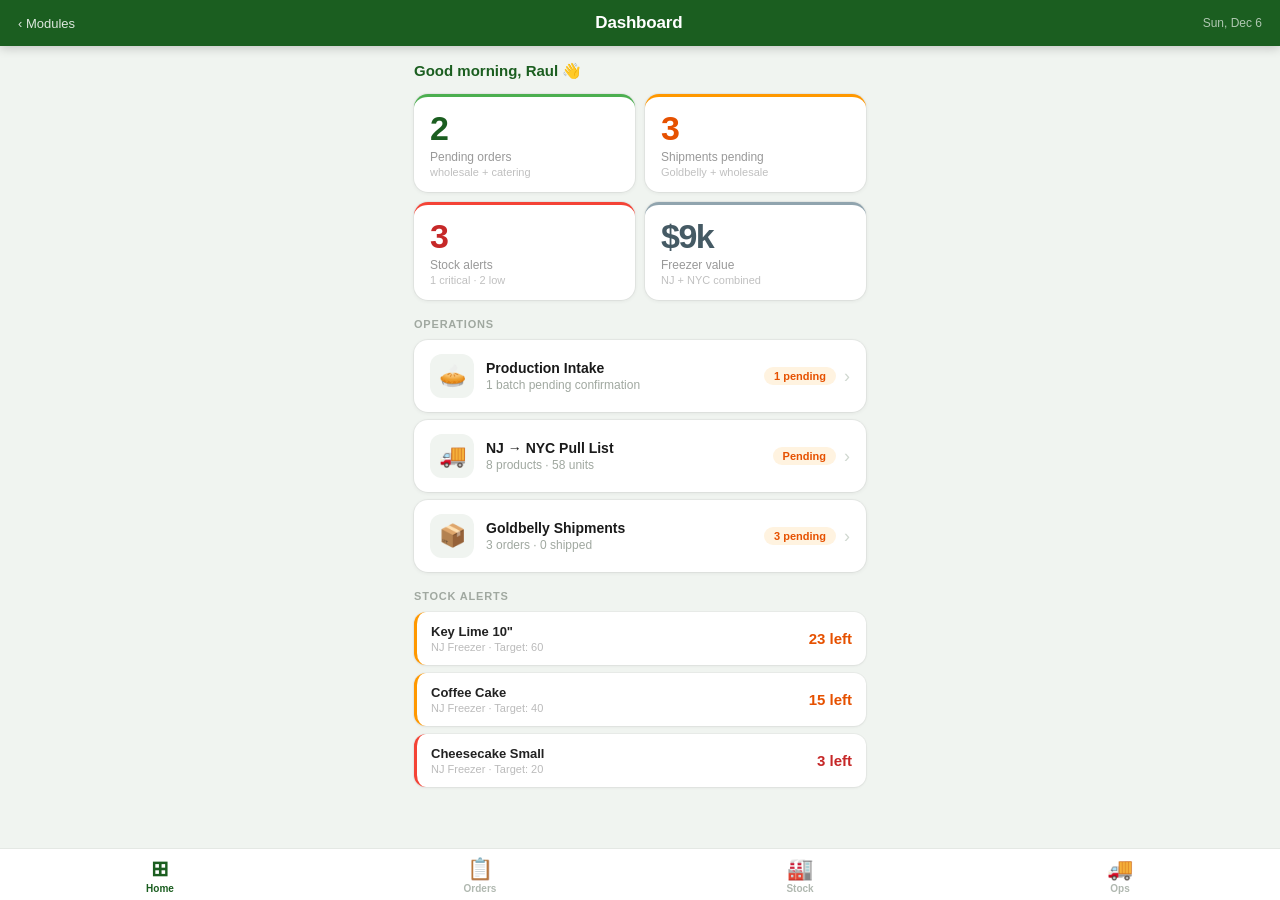
==== 01.dashboard.html @ 29d555e5 "init" ====
<!DOCTYPE html>
<html lang="en">
<head>
<meta charset="UTF-8">
<meta name="viewport" content="width=device-width, initial-scale=1.0">
<title>LPC Hub — Dashboard</title>
<link rel="stylesheet" href="_base.css">
<style>
  .greeting { font-size: 15px; font-weight: 700; color: #1B5E20; margin-bottom: 14px; margin-top: 2px; }
  .op-row { background: white; border-radius: 14px; padding: 14px 16px; display: flex; align-items: center; justify-content: space-between; text-decoration: none; color: inherit; margin-bottom: 8px; box-shadow: 0 1px 4px rgba(0,0,0,0.07), 0 0 0 1px rgba(0,0,0,0.04); }
  .op-row:hover { background: #FAFCFA; }
  .op-left { display: flex; align-items: center; gap: 12px; }
  .op-icon { font-size: 22px; width: 44px; height: 44px; background: #F0F4F0; border-radius: 12px; display: flex; align-items: center; justify-content: center; flex-shrink: 0; }
  .op-title { font-size: 14px; font-weight: 700; color: #1A1A1A; }
  .op-desc  { font-size: 12px; color: #A0A8A0; margin-top: 2px; }
  .op-right { display: flex; align-items: center; gap: 8px; }
  .alert-row { background: white; border-radius: 12px; padding: 12px 14px; margin-bottom: 8px; display: flex; align-items: center; justify-content: space-between; box-shadow: 0 1px 3px rgba(0,0,0,0.06), 0 0 0 1px rgba(0,0,0,0.03); border-left: 3px solid #F44336; cursor: pointer; text-decoration: none; color: inherit; }
  .alert-row.low { border-left-color: #FF9800; }
  .alert-name { font-size: 13px; font-weight: 600; color: #222; }
  .alert-loc  { font-size: 11px; color: #BBB; margin-top: 2px; }
  .alert-qty  { font-size: 15px; font-weight: 800; color: #C62828; }
  .alert-qty.orange { color: #E65100; }
  .empty-state { text-align: center; padding: 20px; color: #BBB; font-size: 13px; }
</style>
</head>
<body>
<div class="topbar green">
  <a class="topbar-back" href="index.html">‹ Modules</a>
  <div class="topbar-center">
    <div class="topbar-title">Dashboard</div>
  </div>
  <div class="topbar-right" id="topbar-date"></div>
</div>

<div class="content">
  <div class="greeting" id="greeting"></div>

  <div class="kpi-grid" id="kpi-grid"></div>

  <div class="section-label">Operations</div>
  <div id="ops-list"></div>

  <div class="section-label">Stock alerts</div>
  <div id="alerts-list"></div>
</div>

<div class="bottomnav">
  <a class="nav-item active" href="01.dashboard.html"><div class="nav-icon">⊞</div>Home</a>
  <a class="nav-item" href="02.orders.html"><div class="nav-icon">📋</div>Orders</a>
  <a class="nav-item" href="03.stock.html"><div class="nav-icon">🏭</div>Stock</a>
  <a class="nav-item" href="05.operations.html"><div class="nav-icon">🚚</div>Ops</a>
</div>

<script src="_data.js"></script>
<script>
  const now = new Date();
  document.getElementById('topbar-date').textContent =
    now.toLocaleDateString('en-US', {weekday:'short', month:'short', day:'numeric'});
  document.getElementById('greeting').textContent =
    (now.getHours() < 12 ? 'Good morning' : 'Good afternoon') + ', Raul 👋';

  function render() {
    const orders   = AppData.getOrders();
    const products = AppData.getProducts();
    const batches  = AppData.getBatches();
    const ships    = AppData.getShipments();
    const pullLists= AppData.getPullLists();
    const alerts   = AppData.getStockAlerts();

    const pendingOrders = orders.filter(o => o.status === 'pending').length;
    const pendingShips  = ships.filter(s => s.status === 'pending').length;
    const pendingBatches= batches.filter(b => b.status === 'pending').length;
    const pendingPulls  = pullLists.filter(p => p.status === 'pending').length;
    const freezerVal    = AppData.getFreezerValue();
    const critCount     = alerts.filter(a => a.level === 'critical').length;
    const lowCount      = alerts.filter(a => a.level === 'low').length;
    const alertCount    = critCount + lowCount;

    // KPI grid
    document.getElementById('kpi-grid').innerHTML = `
      <div class="kpi-card ok">
        <div class="kpi-num green">${pendingOrders}</div>
        <div class="kpi-label">Pending orders</div>
        <div class="kpi-sub">wholesale + catering</div>
      </div>
      <div class="kpi-card ${pendingShips > 0 ? 'warn' : 'ok'}">
        <div class="kpi-num ${pendingShips > 0 ? 'orange' : 'green'}">${pendingShips}</div>
        <div class="kpi-label">Shipments pending</div>
        <div class="kpi-sub">Goldbelly + wholesale</div>
      </div>
      <div class="kpi-card ${alertCount > 0 ? (critCount > 0 ? 'alert' : 'warn') : 'ok'}">
        <div class="kpi-num ${critCount > 0 ? 'red' : lowCount > 0 ? 'orange' : 'green'}">${alertCount}</div>
        <div class="kpi-label">Stock alerts</div>
        <div class="kpi-sub">${critCount} critical · ${lowCount} low</div>
      </div>
      <div class="kpi-card neutral">
        <div class="kpi-num slate">$${Math.round(freezerVal/1000)}k</div>
        <div class="kpi-label">Freezer value</div>
        <div class="kpi-sub">NJ + NYC combined</div>
      </div>`;

    // Ops list
    const pl = pullLists.find(p => p.status === 'pending');
    const ops = [
      { href:'04.production.html', icon:'🥧', title:'Production Intake',    desc: pendingBatches > 0 ? `${pendingBatches} batch${pendingBatches>1?'es':''} pending confirmation` : 'No pending batches', chip: pendingBatches > 0 ? 'chip-orange' : 'chip-green', label: pendingBatches > 0 ? `${pendingBatches} pending` : 'All confirmed' },
      { href:'05.operations.html', icon:'🚚', title:'NJ → NYC Pull List',    desc: pl ? `${pl.items.length} products · ${pl.items.reduce((s,i)=>s+i.qty,0)} units` : 'No active pull list', chip: pl ? 'chip-orange' : 'chip-green', label: pl ? 'Pending' : 'Done' },
      { href:'05.operations.html', icon:'📦', title:'Goldbelly Shipments',   desc: `${pendingShips} order${pendingShips!==1?'s':''} · 0 shipped`, chip: pendingShips > 0 ? 'chip-orange' : 'chip-green', label: pendingShips > 0 ? `${pendingShips} pending` : 'All shipped' },
    ];
    document.getElementById('ops-list').innerHTML = ops.map(o => `
      <a class="op-row" href="${o.href}">
        <div class="op-left">
          <div class="op-icon">${o.icon}</div>
          <div><div class="op-title">${o.title}</div><div class="op-desc">${o.desc}</div></div>
        </div>
        <div class="op-right"><span class="chip ${o.chip}">${o.label}</span><span class="arrow">›</span></div>
      </a>`).join('');

    // Alerts
    if (alerts.length === 0) {
      document.getElementById('alerts-list').innerHTML = '<div class="empty-state">✓ All products at healthy levels</div>';
    } else {
      document.getElementById('alerts-list').innerHTML = alerts.map(a => `
        <a class="alert-row ${a.level}" href="03.stock.html">
          <div>
            <div class="alert-name">${a.name}</div>
            <div class="alert-loc">NJ Freezer · Target: ${a.target_nj}</div>
          </div>
          <div class="alert-qty ${a.level === 'low' ? 'orange' : ''}">${a.njQty} left</div>
        </a>`).join('');
    }
  }

  render();
</script>
</body>
</html>
---- _base.css ----
/* LPC Hub — Base Styles */
* { box-sizing: border-box; margin: 0; padding: 0; }
body { font-family: -apple-system, BlinkMacSystemFont, 'Segoe UI', Roboto, sans-serif; background: #F0F4F0; min-height: 100vh; -webkit-font-smoothing: antialiased; }

/* ── Topbar ── */
.topbar { color: white; padding: 13px 18px; display: flex; align-items: center; justify-content: space-between; position: sticky; top: 0; z-index: 100; box-shadow: 0 2px 10px rgba(0,0,0,0.2); }
.topbar.green  { background: #1B5E20; }
.topbar.teal   { background: #00695C; }
.topbar.amber  { background: #E65100; }
.topbar-back   { font-size: 13px; opacity: 0.85; text-decoration: none; color: white; min-width: 52px; }
.topbar-center { flex: 1; text-align: center; }
.topbar-title  { font-size: 17px; font-weight: 800; letter-spacing: -0.2px; }
.topbar-sub    { font-size: 11px; opacity: 0.65; margin-top: 1px; }
.topbar-action { font-size: 20px; cursor: pointer; background: none; border: none; color: white; min-width: 52px; text-align: right; padding: 0; }
.topbar-right  { font-size: 12px; opacity: 0.65; min-width: 52px; text-align: right; }

/* ── Bottom Nav ── */
.bottomnav { position: fixed; bottom: 0; left: 0; right: 0; background: white; border-top: 1px solid #E4E8E4; display: flex; z-index: 100; }
.nav-item  { flex: 1; display: flex; flex-direction: column; align-items: center; padding: 8px 4px 6px; text-decoration: none; color: #B0B8B0; font-size: 10px; font-weight: 600; gap: 2px; }
.nav-item.active { color: #1B5E20; }
.nav-icon  { font-size: 21px; line-height: 1.15; }
.nav-badge { background: #E53935; color: white; font-size: 9px; font-weight: 800; padding: 1px 5px; border-radius: 99px; position: absolute; margin-top: -2px; margin-left: 10px; }

/* ── Content ── */
.content { padding: 14px; padding-bottom: 88px; max-width: 480px; margin: 0 auto; }

/* ── Cards ── */
.card { background: white; border-radius: 14px; padding: 16px 18px; margin-bottom: 12px; box-shadow: 0 1px 4px rgba(0,0,0,0.07), 0 0 0 1px rgba(0,0,0,0.04); }
.card-title { font-size: 11px; font-weight: 800; color: #1B5E20; text-transform: uppercase; letter-spacing: 0.6px; margin-bottom: 14px; }

/* ── Section Labels ── */
.section-label { font-size: 11px; font-weight: 700; color: #A0A8A0; text-transform: uppercase; letter-spacing: 0.8px; margin: 18px 0 10px; }

/* ── Chips ── */
.chip { font-size: 11px; font-weight: 700; padding: 3px 10px; border-radius: 99px; white-space: nowrap; }
.chip-green    { background: #E8F5E9; color: #2E7D32; }
.chip-orange   { background: #FFF3E0; color: #E65100; }
.chip-red      { background: #FFEBEE; color: #C62828; }
.chip-blue     { background: #E3F2FD; color: #1565C0; }
.chip-purple   { background: #F3E5F5; color: #6A1B9A; }
.chip-grey     { background: #F5F5F5; color: #777; }
.chip-teal     { background: #E0F2F1; color: #00695C; }

/* ── Buttons ── */
.btn { width: 100%; border: none; border-radius: 12px; padding: 15px; font-size: 15px; font-weight: 700; cursor: pointer; font-family: inherit; letter-spacing: 0.1px; }
.btn-primary   { background: #2E7D32; color: white; }
.btn-primary:hover   { background: #1B5E20; }
.btn-primary:disabled { background: #A5D6A7; cursor: default; }
.btn-secondary { background: #F0F4F0; color: #444; }
.btn-secondary:hover { background: #E4EAE4; }
.btn-teal      { background: #00695C; color: white; }
.btn-teal:hover      { background: #004D40; }
.btn-amber     { background: #E65100; color: white; }
.btn-danger    { background: #FFEBEE; color: #C62828; }

/* ── Forms ── */
.form-row { margin-bottom: 14px; }
.form-row:last-child { margin-bottom: 0; }
label { display: block; font-size: 12px; font-weight: 700; color: #666; margin-bottom: 6px; }
input[type="text"], input[type="number"], input[type="date"], select, textarea {
  width: 100%; border: 1.5px solid #DDE5DD; border-radius: 10px; padding: 11px 14px;
  font-size: 15px; color: #1A1A1A; background: white; outline: none;
  -webkit-appearance: none; font-family: inherit;
}
input:focus, select:focus, textarea:focus { border-color: #2E7D32; box-shadow: 0 0 0 3px rgba(46,125,50,0.10); }
textarea { resize: none; height: 68px; font-size: 14px; line-height: 1.5; }
select { background-image: url("data:image/svg+xml,%3Csvg xmlns='http://www.w3.org/2000/svg' width='12' height='8' viewBox='0 0 12 8'%3E%3Cpath fill='%23999' d='M6 8L0 0h12z'/%3E%3C/svg%3E"); background-repeat: no-repeat; background-position: right 14px center; padding-right: 36px; }

/* Qty stepper */
.stepper { display: flex; align-items: center; gap: 10px; }
.step-btn { width: 48px; height: 48px; border-radius: 10px; border: 1.5px solid #DDE5DD; background: white; font-size: 22px; font-weight: 700; cursor: pointer; display: flex; align-items: center; justify-content: center; color: #1B5E20; flex-shrink: 0; }
.step-btn:hover { background: #E8F5E9; border-color: #A5D6A7; }
.step-input { flex: 1; text-align: center; font-size: 32px; font-weight: 800; color: #1B5E20; letter-spacing: -1px; }

/* ── Info Strip ── */
.info-strip { background: white; border-radius: 14px; padding: 12px 0; margin-bottom: 14px; display: flex; box-shadow: 0 1px 4px rgba(0,0,0,0.07), 0 0 0 1px rgba(0,0,0,0.04); }
.info-item { flex: 1; text-align: center; border-right: 1px solid #EEF2EE; }
.info-item:last-child { border-right: none; }
.info-label { font-size: 10px; font-weight: 700; color: #C0C8C0; text-transform: uppercase; letter-spacing: 0.5px; }
.info-val   { font-size: 18px; font-weight: 800; color: #1B5E20; margin-top: 3px; }
.info-val.muted { color: #C0C8C0; }

/* ── Progress Bar ── */
.progress-wrap { background: #E8EEE8; border-radius: 99px; height: 6px; margin-bottom: 14px; overflow: hidden; }
.progress-bar  { height: 100%; border-radius: 99px; transition: width 0.3s; background: linear-gradient(90deg, #2E7D32, #4CAF50); }

/* ── Tabs ── */
.tabs { display: flex; gap: 6px; margin-bottom: 14px; overflow-x: auto; padding-bottom: 2px; -webkit-overflow-scrolling: touch; }
.tab { padding: 7px 15px; border-radius: 99px; font-size: 13px; font-weight: 600; cursor: pointer; border: 1.5px solid #DDE5DD; background: white; color: #888; white-space: nowrap; flex-shrink: 0; font-family: inherit; }
.tab.active { background: #1B5E20; color: white; border-color: #1B5E20; }

/* Module tabs (full-width) */
.module-tabs { display: grid; background: #E4EAE4; border-bottom: none; }
.module-tab  { padding: 12px; text-align: center; font-size: 13px; font-weight: 700; color: #999; cursor: pointer; border-bottom: 3px solid transparent; background: transparent; border: none; font-family: inherit; }
.module-tab.active { color: #1B5E20; border-bottom-color: #2E7D32; background: white; }

/* ── List Rows ── */
.list-row { background: white; border-radius: 14px; padding: 14px 16px; margin-bottom: 8px; display: flex; align-items: center; gap: 12px; box-shadow: 0 1px 4px rgba(0,0,0,0.07), 0 0 0 1px rgba(0,0,0,0.04); text-decoration: none; color: inherit; cursor: pointer; }
.list-row:hover { background: #FAFCFA; }
.list-row-icon { width: 42px; height: 42px; border-radius: 12px; background: #F0F4F0; display: flex; align-items: center; justify-content: center; font-size: 20px; flex-shrink: 0; }
.list-row-body { flex: 1; min-width: 0; }
.list-row-title { font-size: 14px; font-weight: 700; color: #1A1A1A; }
.list-row-sub   { font-size: 12px; color: #A0A8A0; margin-top: 2px; }
.list-row-right { display: flex; align-items: center; gap: 8px; flex-shrink: 0; }
.arrow { color: #D0D8D0; font-size: 18px; font-weight: 300; }

/* ── Modal ── */
.modal-overlay { display: none; position: fixed; inset: 0; background: rgba(0,0,0,0.45); z-index: 200; align-items: flex-end; }
.modal-overlay.open { display: flex; }
.modal { background: white; border-radius: 20px 20px 0 0; width: 100%; max-height: 90vh; overflow-y: auto; }
.modal-handle { width: 40px; height: 4px; background: #DDD; border-radius: 2px; margin: 14px auto 0; }
.modal-header { padding: 16px 20px 12px; }
.modal-title  { font-size: 18px; font-weight: 800; color: #1A1A1A; }
.modal-sub    { font-size: 12px; color: #AAA; margin-top: 3px; }
.modal-body   { padding: 0 20px 20px; }
.modal-footer { padding: 12px 20px 28px; display: flex; gap: 10px; }
.modal-footer .btn { padding: 14px; font-size: 14px; }

/* ── Drawer (slide-up panel) ── */
.drawer-overlay { display: none; position: fixed; inset: 0; background: rgba(0,0,0,0.4); z-index: 150; }
.drawer-overlay.open { display: block; }
.drawer { position: fixed; bottom: 0; left: 0; right: 0; background: white; border-radius: 20px 20px 0 0; z-index: 160; max-height: 92vh; overflow-y: auto; transform: translateY(100%); transition: transform 0.25s ease; }
.drawer.open { transform: translateY(0); }
.drawer-handle { width: 40px; height: 4px; background: #DDD; border-radius: 2px; margin: 14px auto 0; }
.drawer-header { padding: 16px 20px 4px; display: flex; align-items: center; justify-content: space-between; }
.drawer-title  { font-size: 18px; font-weight: 800; color: #1A1A1A; }
.drawer-close  { font-size: 20px; color: #CCC; cursor: pointer; background: none; border: none; padding: 4px; }
.drawer-body   { padding: 12px 20px 32px; }

/* ── Ledger / History ── */
.ledger-item { display: flex; align-items: flex-start; gap: 12px; padding: 10px 0; border-bottom: 1px solid #F5F5F5; }
.ledger-item:last-child { border-bottom: none; }
.ledger-dot { width: 10px; height: 10px; border-radius: 50%; flex-shrink: 0; margin-top: 3px; }
.dot-in   { background: #4CAF50; }
.dot-out  { background: #EF5350; }
.dot-move { background: #1E88E5; }
.ledger-body { flex: 1; }
.ledger-desc { font-size: 13px; color: #333; font-weight: 500; }
.ledger-meta { font-size: 11px; color: #BBB; margin-top: 2px; }
.ledger-qty  { font-size: 14px; font-weight: 800; flex-shrink: 0; }
.ledger-qty.pos { color: #2E7D32; }
.ledger-qty.neg { color: #C62828; }

/* ── KPI Cards ── */
.kpi-grid { display: grid; grid-template-columns: 1fr 1fr; gap: 10px; margin-bottom: 6px; }
.kpi-card { background: white; border-radius: 14px; padding: 14px 16px; box-shadow: 0 1px 4px rgba(0,0,0,0.07), 0 0 0 1px rgba(0,0,0,0.04); border-top: 3px solid #E0E0E0; }
.kpi-card.ok      { border-top-color: #4CAF50; }
.kpi-card.warn    { border-top-color: #FF9800; }
.kpi-card.alert   { border-top-color: #F44336; }
.kpi-card.neutral { border-top-color: #90A4AE; }
.kpi-num   { font-size: 34px; font-weight: 800; line-height: 1; letter-spacing: -1.5px; color: #1A1A1A; }
.kpi-num.green  { color: #1B5E20; }
.kpi-num.orange { color: #E65100; }
.kpi-num.red    { color: #C62828; }
.kpi-num.slate  { color: #455A64; }
.kpi-label { font-size: 12px; color: #999; margin-top: 5px; font-weight: 500; }
.kpi-sub   { font-size: 11px; color: #C0C0C0; margin-top: 2px; }

/* ── FAB ── */
.fab { position: fixed; bottom: 76px; right: 18px; width: 54px; height: 54px; border-radius: 99px; display: flex; align-items: center; justify-content: center; font-size: 26px; box-shadow: 0 4px 16px rgba(0,0,0,0.2); cursor: pointer; border: none; z-index: 90; font-family: inherit; }
.fab-green { background: #2E7D32; color: white; box-shadow: 0 4px 16px rgba(46,125,50,0.4); }
.fab-green:hover { background: #1B5E20; }

/* ── Notice ── */
.notice { border-radius: 12px; padding: 12px 14px; margin-bottom: 14px; display: flex; align-items: flex-start; gap: 10px; }
.notice-blue   { background: #E3F2FD; border: 1px solid #BBDEFB; }
.notice-amber  { background: #FFF8E1; border: 1px solid #FFE082; }
.notice-red    { background: #FFEBEE; border: 1px solid #FFCDD2; }
.notice-icon   { font-size: 16px; flex-shrink: 0; margin-top: 1px; }
.notice-text   { font-size: 12px; line-height: 1.5; }
.notice-blue .notice-text   { color: #1565C0; }
.notice-amber .notice-text  { color: #E65100; }
.notice-red .notice-text    { color: #C62828; }

/* ── Checkbox rows (pick lists) ── */
.check-row { background: white; border-radius: 14px; padding: 14px 16px; margin-bottom: 8px; display: flex; align-items: center; gap: 14px; box-shadow: 0 1px 4px rgba(0,0,0,0.07), 0 0 0 1px rgba(0,0,0,0.04); cursor: pointer; user-select: none; -webkit-tap-highlight-color: transparent; transition: opacity 0.2s; }
.check-row.checked { opacity: 0.42; }
.check-row.checked .check-row-name { text-decoration: line-through; color: #BBB; }
.checkbox { width: 26px; height: 26px; border-radius: 8px; border: 2px solid #C8E6C9; display: flex; align-items: center; justify-content: center; flex-shrink: 0; background: white; transition: all 0.15s; }
.check-row.checked .checkbox { background: #2E7D32; border-color: #2E7D32; }
.checkmark { color: white; font-size: 14px; font-weight: 700; display: none; }
.check-row.checked .checkmark { display: block; }
.check-row-body { flex: 1; min-width: 0; }
.check-row-name { font-size: 14px; font-weight: 700; color: #1A1A1A; }
.check-row-meta { display: flex; gap: 8px; margin-top: 4px; flex-wrap: wrap; }
.meta-pill { font-size: 11px; color: #999; background: #F5F5F5; border-radius: 6px; padding: 2px 7px; }
.meta-pill.warn { background: #FFF3E0; color: #E65100; }
.check-row-right { text-align: right; flex-shrink: 0; }
.check-row-qty  { font-size: 26px; font-weight: 800; color: #1B5E20; line-height: 1; letter-spacing: -1px; }
.check-row-unit { font-size: 10px; color: #CCC; font-weight: 600; text-transform: uppercase; }

/* ── Stock rows ── */
.stock-row { background: white; border-radius: 14px; padding: 14px 16px; margin-bottom: 8px; box-shadow: 0 1px 4px rgba(0,0,0,0.07), 0 0 0 1px rgba(0,0,0,0.04); border-left: 4px solid transparent; cursor: pointer; }
.stock-row.ok       { border-left-color: #4CAF50; }
.stock-row.low      { border-left-color: #FF9800; }
.stock-row.critical { border-left-color: #F44336; }
.stock-row:hover    { background: #FAFCFA; }
.stock-row-top { display: flex; justify-content: space-between; align-items: flex-start; margin-bottom: 10px; }
.stock-row-name { font-size: 14px; font-weight: 700; color: #1A1A1A; }
.loc-grid { display: flex; gap: 8px; }
.loc-block { flex: 1; background: #F8F9F8; border-radius: 10px; padding: 8px 12px; }
.loc-label { font-size: 10px; color: #BBB; font-weight: 600; text-transform: uppercase; letter-spacing: 0.4px; }
.loc-qty   { font-size: 20px; font-weight: 800; color: #222; margin-top: 2px; line-height: 1; letter-spacing: -0.5px; }
.loc-target { font-size: 10px; color: #CCC; margin-top: 1px; }
.bar-wrap  { margin-top: 6px; background: #EFEFEF; border-radius: 3px; height: 4px; overflow: hidden; }
.bar       { height: 100%; border-radius: 3px; }
.bar-ok       { background: #4CAF50; }
.bar-low      { background: #FF9800; }
.bar-critical { background: #F44336; }

@media print {
  .topbar-back, .topbar-action, .bottomnav, .fab, .drawer-overlay, .modal-overlay { display: none !important; }
  body { background: white; }
  .content { padding-bottom: 16px; }
}
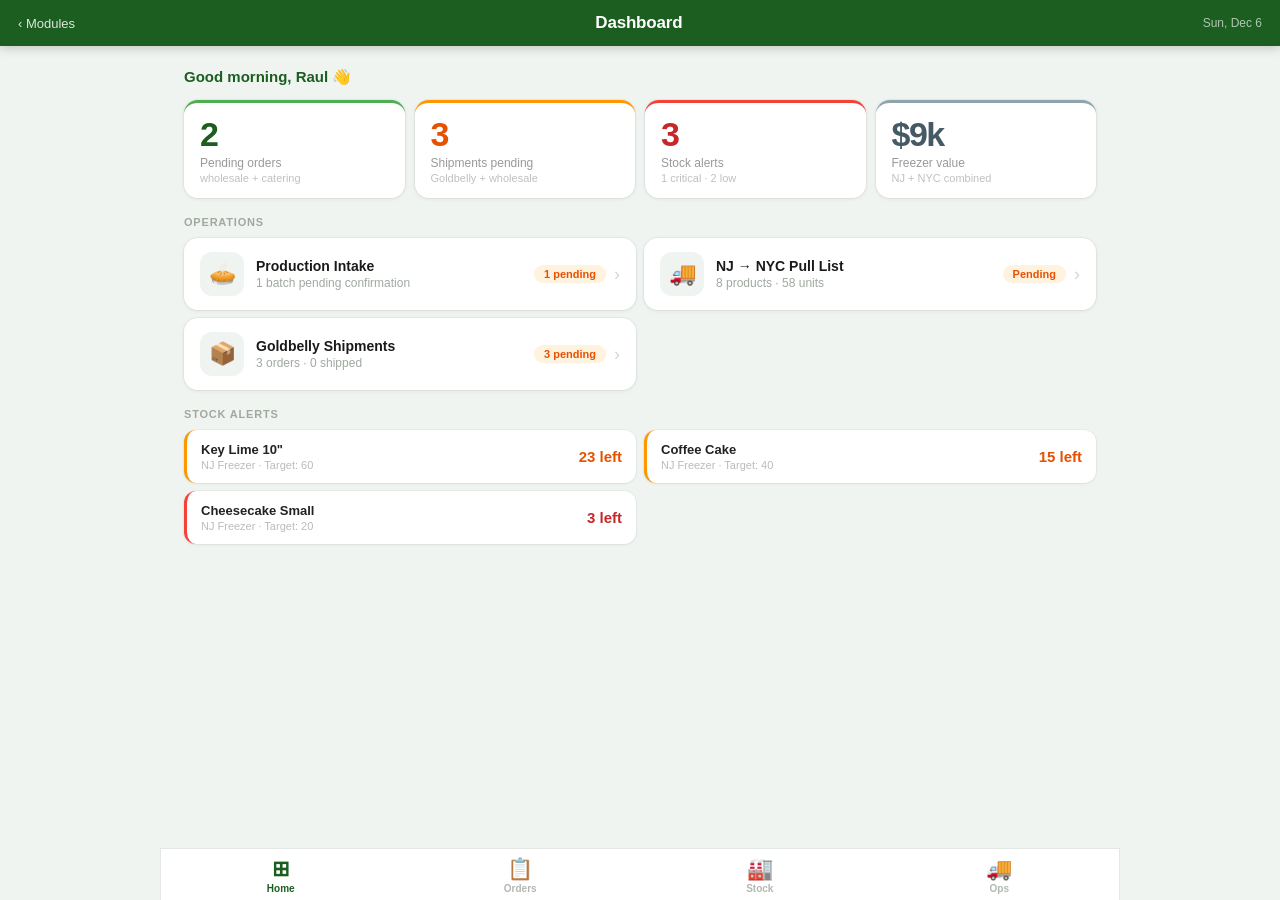
==== commit 5d0f2078: "feat: Enhance responsive design for various pages and update base styles" ====
--- a/01.dashboard.html
+++ b/01.dashboard.html
@@ -1,83 +1,191 @@
 <!DOCTYPE html>
 <html lang="en">
+
 <head>
-<meta charset="UTF-8">
-<meta name="viewport" content="width=device-width, initial-scale=1.0">
-<title>LPC Hub — Dashboard</title>
-<link rel="stylesheet" href="_base.css">
-<style>
-  .greeting { font-size: 15px; font-weight: 700; color: #1B5E20; margin-bottom: 14px; margin-top: 2px; }
-  .op-row { background: white; border-radius: 14px; padding: 14px 16px; display: flex; align-items: center; justify-content: space-between; text-decoration: none; color: inherit; margin-bottom: 8px; box-shadow: 0 1px 4px rgba(0,0,0,0.07), 0 0 0 1px rgba(0,0,0,0.04); }
-  .op-row:hover { background: #FAFCFA; }
-  .op-left { display: flex; align-items: center; gap: 12px; }
-  .op-icon { font-size: 22px; width: 44px; height: 44px; background: #F0F4F0; border-radius: 12px; display: flex; align-items: center; justify-content: center; flex-shrink: 0; }
-  .op-title { font-size: 14px; font-weight: 700; color: #1A1A1A; }
-  .op-desc  { font-size: 12px; color: #A0A8A0; margin-top: 2px; }
-  .op-right { display: flex; align-items: center; gap: 8px; }
-  .alert-row { background: white; border-radius: 12px; padding: 12px 14px; margin-bottom: 8px; display: flex; align-items: center; justify-content: space-between; box-shadow: 0 1px 3px rgba(0,0,0,0.06), 0 0 0 1px rgba(0,0,0,0.03); border-left: 3px solid #F44336; cursor: pointer; text-decoration: none; color: inherit; }
-  .alert-row.low { border-left-color: #FF9800; }
-  .alert-name { font-size: 13px; font-weight: 600; color: #222; }
-  .alert-loc  { font-size: 11px; color: #BBB; margin-top: 2px; }
-  .alert-qty  { font-size: 15px; font-weight: 800; color: #C62828; }
-  .alert-qty.orange { color: #E65100; }
-  .empty-state { text-align: center; padding: 20px; color: #BBB; font-size: 13px; }
-</style>
+  <meta charset="UTF-8">
+  <meta name="viewport" content="width=device-width, initial-scale=1.0">
+  <title>LPC Hub — Dashboard</title>
+  <link rel="stylesheet" href="css/_base.css">
+  <style>
+    .greeting {
+      font-size: 15px;
+      font-weight: 700;
+      color: #1B5E20;
+      margin-bottom: 14px;
+      margin-top: 2px;
+    }
+
+    .op-row {
+      background: white;
+      border-radius: 14px;
+      padding: 14px 16px;
+      display: flex;
+      align-items: center;
+      justify-content: space-between;
+      text-decoration: none;
+      color: inherit;
+      margin-bottom: 8px;
+      box-shadow: 0 1px 4px rgba(0, 0, 0, 0.07), 0 0 0 1px rgba(0, 0, 0, 0.04);
+    }
+
+    .op-row:hover {
+      background: #FAFCFA;
+    }
+
+    .op-left {
+      display: flex;
+      align-items: center;
+      gap: 12px;
+    }
+
+    .op-icon {
+      font-size: 22px;
+      width: 44px;
+      height: 44px;
+      background: #F0F4F0;
+      border-radius: 12px;
+      display: flex;
+      align-items: center;
+      justify-content: center;
+      flex-shrink: 0;
+    }
+
+    .op-title {
+      font-size: 14px;
+      font-weight: 700;
+      color: #1A1A1A;
+    }
+
+    .op-desc {
+      font-size: 12px;
+      color: #A0A8A0;
+      margin-top: 2px;
+    }
+
+    .op-right {
+      display: flex;
+      align-items: center;
+      gap: 8px;
+    }
+
+    .alert-row {
+      background: white;
+      border-radius: 12px;
+      padding: 12px 14px;
+      margin-bottom: 8px;
+      display: flex;
+      align-items: center;
+      justify-content: space-between;
+      box-shadow: 0 1px 3px rgba(0, 0, 0, 0.06), 0 0 0 1px rgba(0, 0, 0, 0.03);
+      border-left: 3px solid #F44336;
+      cursor: pointer;
+      text-decoration: none;
+      color: inherit;
+    }
+
+    .alert-row.low {
+      border-left-color: #FF9800;
+    }
+
+    .alert-name {
+      font-size: 13px;
+      font-weight: 600;
+      color: #222;
+    }
+
+    .alert-loc {
+      font-size: 11px;
+      color: #BBB;
+      margin-top: 2px;
+    }
+
+    .alert-qty {
+      font-size: 15px;
+      font-weight: 800;
+      color: #C62828;
+    }
+
+    .alert-qty.orange {
+      color: #E65100;
+    }
+
+    .empty-state {
+      text-align: center;
+      padding: 20px;
+      color: #BBB;
+      font-size: 13px;
+    }
+
+    @media (min-width: 720px) {
+      #ops-list, #alerts-list { display: grid; grid-template-columns: 1fr 1fr; gap: 8px; }
+      #ops-list .op-row, #alerts-list .alert-row { margin-bottom: 0; }
+    }
+  </style>
 </head>
+
 <body>
-<div class="topbar green">
-  <a class="topbar-back" href="index.html">‹ Modules</a>
-  <div class="topbar-center">
-    <div class="topbar-title">Dashboard</div>
+  <div class="topbar green">
+    <a class="topbar-back" href="index.html">‹ Modules</a>
+    <div class="topbar-center">
+      <div class="topbar-title">Dashboard</div>
+    </div>
+    <div class="topbar-right" id="topbar-date"></div>
   </div>
-  <div class="topbar-right" id="topbar-date"></div>
-</div>
-
-<div class="content">
-  <div class="greeting" id="greeting"></div>
-
-  <div class="kpi-grid" id="kpi-grid"></div>
-
-  <div class="section-label">Operations</div>
-  <div id="ops-list"></div>
-
-  <div class="section-label">Stock alerts</div>
-  <div id="alerts-list"></div>
-</div>
-
-<div class="bottomnav">
-  <a class="nav-item active" href="01.dashboard.html"><div class="nav-icon">⊞</div>Home</a>
-  <a class="nav-item" href="02.orders.html"><div class="nav-icon">📋</div>Orders</a>
-  <a class="nav-item" href="03.stock.html"><div class="nav-icon">🏭</div>Stock</a>
-  <a class="nav-item" href="05.operations.html"><div class="nav-icon">🚚</div>Ops</a>
-</div>
-
-<script src="_data.js"></script>
-<script>
-  const now = new Date();
-  document.getElementById('topbar-date').textContent =
-    now.toLocaleDateString('en-US', {weekday:'short', month:'short', day:'numeric'});
-  document.getElementById('greeting').textContent =
-    (now.getHours() < 12 ? 'Good morning' : 'Good afternoon') + ', Raul 👋';
-
-  function render() {
-    const orders   = AppData.getOrders();
-    const products = AppData.getProducts();
-    const batches  = AppData.getBatches();
-    const ships    = AppData.getShipments();
-    const pullLists= AppData.getPullLists();
-    const alerts   = AppData.getStockAlerts();
-
-    const pendingOrders = orders.filter(o => o.status === 'pending').length;
-    const pendingShips  = ships.filter(s => s.status === 'pending').length;
-    const pendingBatches= batches.filter(b => b.status === 'pending').length;
-    const pendingPulls  = pullLists.filter(p => p.status === 'pending').length;
-    const freezerVal    = AppData.getFreezerValue();
-    const critCount     = alerts.filter(a => a.level === 'critical').length;
-    const lowCount      = alerts.filter(a => a.level === 'low').length;
-    const alertCount    = critCount + lowCount;
-
-    // KPI grid
-    document.getElementById('kpi-grid').innerHTML = `
+
+  <div class="content">
+    <div class="greeting" id="greeting"></div>
+
+    <div class="kpi-grid" id="kpi-grid"></div>
+
+    <div class="section-label">Operations</div>
+    <div id="ops-list"></div>
+
+    <div class="section-label">Stock alerts</div>
+    <div id="alerts-list"></div>
+  </div>
+
+  <div class="bottomnav">
+    <a class="nav-item active" href="01.dashboard.html">
+      <div class="nav-icon">⊞</div>Home
+    </a>
+    <a class="nav-item" href="02.orders.html">
+      <div class="nav-icon">📋</div>Orders
+    </a>
+    <a class="nav-item" href="03.stock.html">
+      <div class="nav-icon">🏭</div>Stock
+    </a>
+    <a class="nav-item" href="05.operations.html">
+      <div class="nav-icon">🚚</div>Ops
+    </a>
+  </div>
+
+  <script src="js/_data.js"></script>
+  <script>
+    const now = new Date();
+    document.getElementById('topbar-date').textContent =
+      now.toLocaleDateString('en-US', { weekday: 'short', month: 'short', day: 'numeric' });
+    document.getElementById('greeting').textContent =
+      (now.getHours() < 12 ? 'Good morning' : 'Good afternoon') + ', Raul 👋';
+
+    function render() {
+      const orders = AppData.getOrders();
+      const products = AppData.getProducts();
+      const batches = AppData.getBatches();
+      const ships = AppData.getShipments();
+      const pullLists = AppData.getPullLists();
+      const alerts = AppData.getStockAlerts();
+
+      const pendingOrders = orders.filter(o => o.status === 'pending').length;
+      const pendingShips = ships.filter(s => s.status === 'pending').length;
+      const pendingBatches = batches.filter(b => b.status === 'pending').length;
+      const pendingPulls = pullLists.filter(p => p.status === 'pending').length;
+      const freezerVal = AppData.getFreezerValue();
+      const critCount = alerts.filter(a => a.level === 'critical').length;
+      const lowCount = alerts.filter(a => a.level === 'low').length;
+      const alertCount = critCount + lowCount;
+
+      // KPI grid
+      document.getElementById('kpi-grid').innerHTML = `
       <div class="kpi-card ok">
         <div class="kpi-num green">${pendingOrders}</div>
         <div class="kpi-label">Pending orders</div>
@@ -94,19 +202,19 @@
         <div class="kpi-sub">${critCount} critical · ${lowCount} low</div>
       </div>
       <div class="kpi-card neutral">
-        <div class="kpi-num slate">$${Math.round(freezerVal/1000)}k</div>
+        <div class="kpi-num slate">$${Math.round(freezerVal / 1000)}k</div>
         <div class="kpi-label">Freezer value</div>
         <div class="kpi-sub">NJ + NYC combined</div>
       </div>`;
 
-    // Ops list
-    const pl = pullLists.find(p => p.status === 'pending');
-    const ops = [
-      { href:'04.production.html', icon:'🥧', title:'Production Intake',    desc: pendingBatches > 0 ? `${pendingBatches} batch${pendingBatches>1?'es':''} pending confirmation` : 'No pending batches', chip: pendingBatches > 0 ? 'chip-orange' : 'chip-green', label: pendingBatches > 0 ? `${pendingBatches} pending` : 'All confirmed' },
-      { href:'05.operations.html', icon:'🚚', title:'NJ → NYC Pull List',    desc: pl ? `${pl.items.length} products · ${pl.items.reduce((s,i)=>s+i.qty,0)} units` : 'No active pull list', chip: pl ? 'chip-orange' : 'chip-green', label: pl ? 'Pending' : 'Done' },
-      { href:'05.operations.html', icon:'📦', title:'Goldbelly Shipments',   desc: `${pendingShips} order${pendingShips!==1?'s':''} · 0 shipped`, chip: pendingShips > 0 ? 'chip-orange' : 'chip-green', label: pendingShips > 0 ? `${pendingShips} pending` : 'All shipped' },
-    ];
-    document.getElementById('ops-list').innerHTML = ops.map(o => `
+      // Ops list
+      const pl = pullLists.find(p => p.status === 'pending');
+      const ops = [
+        { href: '04.production.html', icon: '🥧', title: 'Production Intake', desc: pendingBatches > 0 ? `${pendingBatches} batch${pendingBatches > 1 ? 'es' : ''} pending confirmation` : 'No pending batches', chip: pendingBatches > 0 ? 'chip-orange' : 'chip-green', label: pendingBatches > 0 ? `${pendingBatches} pending` : 'All confirmed' },
+        { href: '05.operations.html', icon: '🚚', title: 'NJ → NYC Pull List', desc: pl ? `${pl.items.length} products · ${pl.items.reduce((s, i) => s + i.qty, 0)} units` : 'No active pull list', chip: pl ? 'chip-orange' : 'chip-green', label: pl ? 'Pending' : 'Done' },
+        { href: '05.operations.html', icon: '📦', title: 'Goldbelly Shipments', desc: `${pendingShips} order${pendingShips !== 1 ? 's' : ''} · 0 shipped`, chip: pendingShips > 0 ? 'chip-orange' : 'chip-green', label: pendingShips > 0 ? `${pendingShips} pending` : 'All shipped' },
+      ];
+      document.getElementById('ops-list').innerHTML = ops.map(o => `
       <a class="op-row" href="${o.href}">
         <div class="op-left">
           <div class="op-icon">${o.icon}</div>
@@ -115,11 +223,11 @@
         <div class="op-right"><span class="chip ${o.chip}">${o.label}</span><span class="arrow">›</span></div>
       </a>`).join('');
 
-    // Alerts
-    if (alerts.length === 0) {
-      document.getElementById('alerts-list').innerHTML = '<div class="empty-state">✓ All products at healthy levels</div>';
-    } else {
-      document.getElementById('alerts-list').innerHTML = alerts.map(a => `
+      // Alerts
+      if (alerts.length === 0) {
+        document.getElementById('alerts-list').innerHTML = '<div class="empty-state">✓ All products at healthy levels</div>';
+      } else {
+        document.getElementById('alerts-list').innerHTML = alerts.map(a => `
         <a class="alert-row ${a.level}" href="03.stock.html">
           <div>
             <div class="alert-name">${a.name}</div>
@@ -127,10 +235,11 @@
           </div>
           <div class="alert-qty ${a.level === 'low' ? 'orange' : ''}">${a.njQty} left</div>
         </a>`).join('');
-    }
-  }
-
-  render();
-</script>
+      }
+    }
+
+    render();
+  </script>
 </body>
-</html>
+
+</html>
--- a/css/_base.css
+++ b/css/_base.css
@@ -0,0 +1,241 @@
+/* LPC Hub — Base Styles */
+* { box-sizing: border-box; margin: 0; padding: 0; }
+body { font-family: -apple-system, BlinkMacSystemFont, 'Segoe UI', Roboto, sans-serif; background: #F0F4F0; min-height: 100vh; -webkit-font-smoothing: antialiased; }
+
+/* ── Topbar ── */
+.topbar { color: white; padding: 13px 18px; display: flex; align-items: center; justify-content: space-between; position: sticky; top: 0; z-index: 100; box-shadow: 0 2px 10px rgba(0,0,0,0.2); }
+.topbar.green  { background: #1B5E20; }
+.topbar.teal   { background: #00695C; }
+.topbar.amber  { background: #E65100; }
+.topbar-back   { font-size: 13px; opacity: 0.85; text-decoration: none; color: white; min-width: 52px; }
+.topbar-center { flex: 1; text-align: center; }
+.topbar-title  { font-size: 17px; font-weight: 800; letter-spacing: -0.2px; }
+.topbar-sub    { font-size: 11px; opacity: 0.65; margin-top: 1px; }
+.topbar-action { font-size: 20px; cursor: pointer; background: none; border: none; color: white; min-width: 52px; text-align: right; padding: 0; }
+.topbar-right  { font-size: 12px; opacity: 0.65; min-width: 52px; text-align: right; }
+
+/* ── Bottom Nav ── */
+.bottomnav { position: fixed; bottom: 0; left: 0; right: 0; background: white; border-top: 1px solid #E4E8E4; display: flex; z-index: 100; }
+.nav-item  { flex: 1; display: flex; flex-direction: column; align-items: center; padding: 8px 4px 6px; text-decoration: none; color: #B0B8B0; font-size: 10px; font-weight: 600; gap: 2px; }
+.nav-item.active { color: #1B5E20; }
+.nav-icon  { font-size: 21px; line-height: 1.15; }
+.nav-badge { background: #E53935; color: white; font-size: 9px; font-weight: 800; padding: 1px 5px; border-radius: 99px; position: absolute; margin-top: -2px; margin-left: 10px; }
+
+/* ── Content ── */
+.content { padding: 14px; padding-bottom: 88px; max-width: 480px; margin: 0 auto; }
+
+/* ── Cards ── */
+.card { background: white; border-radius: 14px; padding: 16px 18px; margin-bottom: 12px; box-shadow: 0 1px 4px rgba(0,0,0,0.07), 0 0 0 1px rgba(0,0,0,0.04); }
+.card-title { font-size: 11px; font-weight: 800; color: #1B5E20; text-transform: uppercase; letter-spacing: 0.6px; margin-bottom: 14px; }
+
+/* ── Section Labels ── */
+.section-label { font-size: 11px; font-weight: 700; color: #A0A8A0; text-transform: uppercase; letter-spacing: 0.8px; margin: 18px 0 10px; }
+
+/* ── Chips ── */
+.chip { font-size: 11px; font-weight: 700; padding: 3px 10px; border-radius: 99px; white-space: nowrap; }
+.chip-green    { background: #E8F5E9; color: #2E7D32; }
+.chip-orange   { background: #FFF3E0; color: #E65100; }
+.chip-red      { background: #FFEBEE; color: #C62828; }
+.chip-blue     { background: #E3F2FD; color: #1565C0; }
+.chip-purple   { background: #F3E5F5; color: #6A1B9A; }
+.chip-grey     { background: #F5F5F5; color: #777; }
+.chip-teal     { background: #E0F2F1; color: #00695C; }
+
+/* ── Buttons ── */
+.btn { width: 100%; border: none; border-radius: 12px; padding: 15px; font-size: 15px; font-weight: 700; cursor: pointer; font-family: inherit; letter-spacing: 0.1px; }
+.btn-primary   { background: #2E7D32; color: white; }
+.btn-primary:hover   { background: #1B5E20; }
+.btn-primary:disabled { background: #A5D6A7; cursor: default; }
+.btn-secondary { background: #F0F4F0; color: #444; }
+.btn-secondary:hover { background: #E4EAE4; }
+.btn-teal      { background: #00695C; color: white; }
+.btn-teal:hover      { background: #004D40; }
+.btn-amber     { background: #E65100; color: white; }
+.btn-danger    { background: #FFEBEE; color: #C62828; }
+
+/* ── Forms ── */
+.form-row { margin-bottom: 14px; }
+.form-row:last-child { margin-bottom: 0; }
+label { display: block; font-size: 12px; font-weight: 700; color: #666; margin-bottom: 6px; }
+input[type="text"], input[type="number"], input[type="date"], select, textarea {
+  width: 100%; border: 1.5px solid #DDE5DD; border-radius: 10px; padding: 11px 14px;
+  font-size: 15px; color: #1A1A1A; background: white; outline: none;
+  -webkit-appearance: none; appearance: none; font-family: inherit;
+}
+input:focus, select:focus, textarea:focus { border-color: #2E7D32; box-shadow: 0 0 0 3px rgba(46,125,50,0.10); }
+textarea { resize: none; height: 68px; font-size: 14px; line-height: 1.5; }
+select { background-image: url("data:image/svg+xml,%3Csvg xmlns='http://www.w3.org/2000/svg' width='12' height='8' viewBox='0 0 12 8'%3E%3Cpath fill='%23999' d='M6 8L0 0h12z'/%3E%3C/svg%3E"); background-repeat: no-repeat; background-position: right 14px center; padding-right: 36px; }
+
+/* Qty stepper */
+.stepper { display: flex; align-items: center; gap: 10px; }
+.step-btn { width: 48px; height: 48px; border-radius: 10px; border: 1.5px solid #DDE5DD; background: white; font-size: 22px; font-weight: 700; cursor: pointer; display: flex; align-items: center; justify-content: center; color: #1B5E20; flex-shrink: 0; }
+.step-btn:hover { background: #E8F5E9; border-color: #A5D6A7; }
+.step-input { flex: 1; text-align: center; font-size: 32px; font-weight: 800; color: #1B5E20; letter-spacing: -1px; }
+
+/* ── Info Strip ── */
+.info-strip { background: white; border-radius: 14px; padding: 12px 0; margin-bottom: 14px; display: flex; box-shadow: 0 1px 4px rgba(0,0,0,0.07), 0 0 0 1px rgba(0,0,0,0.04); }
+.info-item { flex: 1; text-align: center; border-right: 1px solid #EEF2EE; }
+.info-item:last-child { border-right: none; }
+.info-label { font-size: 10px; font-weight: 700; color: #C0C8C0; text-transform: uppercase; letter-spacing: 0.5px; }
+.info-val   { font-size: 18px; font-weight: 800; color: #1B5E20; margin-top: 3px; }
+.info-val.muted { color: #C0C8C0; }
+
+/* ── Progress Bar ── */
+.progress-wrap { background: #E8EEE8; border-radius: 99px; height: 6px; margin-bottom: 14px; overflow: hidden; }
+.progress-bar  { height: 100%; border-radius: 99px; transition: width 0.3s; background: linear-gradient(90deg, #2E7D32, #4CAF50); }
+
+/* ── Tabs ── */
+.tabs { display: flex; gap: 6px; margin-bottom: 14px; overflow-x: auto; padding-bottom: 2px; -webkit-overflow-scrolling: touch; }
+.tab { padding: 7px 15px; border-radius: 99px; font-size: 13px; font-weight: 600; cursor: pointer; border: 1.5px solid #DDE5DD; background: white; color: #888; white-space: nowrap; flex-shrink: 0; font-family: inherit; }
+.tab.active { background: #1B5E20; color: white; border-color: #1B5E20; }
+
+/* Module tabs (full-width) */
+.module-tabs { display: grid; background: #E4EAE4; border-bottom: none; }
+.module-tab  { padding: 12px; text-align: center; font-size: 13px; font-weight: 700; color: #999; cursor: pointer; border-bottom: 3px solid transparent; background: transparent; border: none; font-family: inherit; }
+.module-tab.active { color: #1B5E20; border-bottom-color: #2E7D32; background: white; }
+
+/* ── List Rows ── */
+.list-row { background: white; border-radius: 14px; padding: 14px 16px; margin-bottom: 8px; display: flex; align-items: center; gap: 12px; box-shadow: 0 1px 4px rgba(0,0,0,0.07), 0 0 0 1px rgba(0,0,0,0.04); text-decoration: none; color: inherit; cursor: pointer; }
+.list-row:hover { background: #FAFCFA; }
+.list-row-icon { width: 42px; height: 42px; border-radius: 12px; background: #F0F4F0; display: flex; align-items: center; justify-content: center; font-size: 20px; flex-shrink: 0; }
+.list-row-body { flex: 1; min-width: 0; }
+.list-row-title { font-size: 14px; font-weight: 700; color: #1A1A1A; }
+.list-row-sub   { font-size: 12px; color: #A0A8A0; margin-top: 2px; }
+.list-row-right { display: flex; align-items: center; gap: 8px; flex-shrink: 0; }
+.arrow { color: #D0D8D0; font-size: 18px; font-weight: 300; }
+
+/* ── Modal ── */
+.modal-overlay { display: none; position: fixed; inset: 0; background: rgba(0,0,0,0.45); z-index: 200; align-items: flex-end; }
+.modal-overlay.open { display: flex; }
+.modal { background: white; border-radius: 20px 20px 0 0; width: 100%; max-height: 90vh; overflow-y: auto; }
+.modal-handle { width: 40px; height: 4px; background: #DDD; border-radius: 2px; margin: 14px auto 0; }
+.modal-header { padding: 16px 20px 12px; }
+.modal-title  { font-size: 18px; font-weight: 800; color: #1A1A1A; }
+.modal-sub    { font-size: 12px; color: #AAA; margin-top: 3px; }
+.modal-body   { padding: 0 20px 20px; }
+.modal-footer { padding: 12px 20px 28px; display: flex; gap: 10px; }
+.modal-footer .btn { padding: 14px; font-size: 14px; }
+
+/* ── Drawer (slide-up panel) ── */
+.drawer-overlay { display: none; position: fixed; inset: 0; background: rgba(0,0,0,0.4); z-index: 150; }
+.drawer-overlay.open { display: block; }
+.drawer { position: fixed; bottom: 0; left: 0; right: 0; background: white; border-radius: 20px 20px 0 0; z-index: 160; max-height: 92vh; overflow-y: auto; transform: translateY(100%); transition: transform 0.25s ease; }
+.drawer.open { transform: translateY(0); }
+.drawer-handle { width: 40px; height: 4px; background: #DDD; border-radius: 2px; margin: 14px auto 0; }
+.drawer-header { padding: 16px 20px 4px; display: flex; align-items: center; justify-content: space-between; }
+.drawer-title  { font-size: 18px; font-weight: 800; color: #1A1A1A; }
+.drawer-close  { font-size: 20px; color: #CCC; cursor: pointer; background: none; border: none; padding: 4px; }
+.drawer-body   { padding: 12px 20px 32px; }
+
+/* ── Ledger / History ── */
+.ledger-item { display: flex; align-items: flex-start; gap: 12px; padding: 10px 0; border-bottom: 1px solid #F5F5F5; }
+.ledger-item:last-child { border-bottom: none; }
+.ledger-dot { width: 10px; height: 10px; border-radius: 50%; flex-shrink: 0; margin-top: 3px; }
+.dot-in   { background: #4CAF50; }
+.dot-out  { background: #EF5350; }
+.dot-move { background: #1E88E5; }
+.ledger-body { flex: 1; }
+.ledger-desc { font-size: 13px; color: #333; font-weight: 500; }
+.ledger-meta { font-size: 11px; color: #BBB; margin-top: 2px; }
+.ledger-qty  { font-size: 14px; font-weight: 800; flex-shrink: 0; }
+.ledger-qty.pos { color: #2E7D32; }
+.ledger-qty.neg { color: #C62828; }
+
+/* ── KPI Cards ── */
+.kpi-grid { display: grid; grid-template-columns: 1fr 1fr; gap: 10px; margin-bottom: 6px; }
+.kpi-card { background: white; border-radius: 14px; padding: 14px 16px; box-shadow: 0 1px 4px rgba(0,0,0,0.07), 0 0 0 1px rgba(0,0,0,0.04); border-top: 3px solid #E0E0E0; }
+.kpi-card.ok      { border-top-color: #4CAF50; }
+.kpi-card.warn    { border-top-color: #FF9800; }
+.kpi-card.alert   { border-top-color: #F44336; }
+.kpi-card.neutral { border-top-color: #90A4AE; }
+.kpi-num   { font-size: 34px; font-weight: 800; line-height: 1; letter-spacing: -1.5px; color: #1A1A1A; }
+.kpi-num.green  { color: #1B5E20; }
+.kpi-num.orange { color: #E65100; }
+.kpi-num.red    { color: #C62828; }
+.kpi-num.slate  { color: #455A64; }
+.kpi-label { font-size: 12px; color: #999; margin-top: 5px; font-weight: 500; }
+.kpi-sub   { font-size: 11px; color: #C0C0C0; margin-top: 2px; }
+
+/* ── FAB ── */
+.fab { position: fixed; bottom: 76px; right: 18px; width: 54px; height: 54px; border-radius: 99px; display: flex; align-items: center; justify-content: center; font-size: 26px; box-shadow: 0 4px 16px rgba(0,0,0,0.2); cursor: pointer; border: none; z-index: 90; font-family: inherit; }
+.fab-green { background: #2E7D32; color: white; box-shadow: 0 4px 16px rgba(46,125,50,0.4); }
+.fab-green:hover { background: #1B5E20; }
+
+/* ── Notice ── */
+.notice { border-radius: 12px; padding: 12px 14px; margin-bottom: 14px; display: flex; align-items: flex-start; gap: 10px; }
+.notice-blue   { background: #E3F2FD; border: 1px solid #BBDEFB; }
+.notice-amber  { background: #FFF8E1; border: 1px solid #FFE082; }
+.notice-red    { background: #FFEBEE; border: 1px solid #FFCDD2; }
+.notice-icon   { font-size: 16px; flex-shrink: 0; margin-top: 1px; }
+.notice-text   { font-size: 12px; line-height: 1.5; }
+.notice-blue .notice-text   { color: #1565C0; }
+.notice-amber .notice-text  { color: #E65100; }
+.notice-red .notice-text    { color: #C62828; }
+
+/* ── Checkbox rows (pick lists) ── */
+.check-row { background: white; border-radius: 14px; padding: 14px 16px; margin-bottom: 8px; display: flex; align-items: center; gap: 14px; box-shadow: 0 1px 4px rgba(0,0,0,0.07), 0 0 0 1px rgba(0,0,0,0.04); cursor: pointer; user-select: none; -webkit-tap-highlight-color: transparent; transition: opacity 0.2s; }
+.check-row.checked { opacity: 0.42; }
+.check-row.checked .check-row-name { text-decoration: line-through; color: #BBB; }
+.checkbox { width: 26px; height: 26px; border-radius: 8px; border: 2px solid #C8E6C9; display: flex; align-items: center; justify-content: center; flex-shrink: 0; background: white; transition: all 0.15s; }
+.check-row.checked .checkbox { background: #2E7D32; border-color: #2E7D32; }
+.checkmark { color: white; font-size: 14px; font-weight: 700; display: none; }
+.check-row.checked .checkmark { display: block; }
+.check-row-body { flex: 1; min-width: 0; }
+.check-row-name { font-size: 14px; font-weight: 700; color: #1A1A1A; }
+.check-row-meta { display: flex; gap: 8px; margin-top: 4px; flex-wrap: wrap; }
+.meta-pill { font-size: 11px; color: #999; background: #F5F5F5; border-radius: 6px; padding: 2px 7px; }
+.meta-pill.warn { background: #FFF3E0; color: #E65100; }
+.check-row-right { text-align: right; flex-shrink: 0; }
+.check-row-qty  { font-size: 26px; font-weight: 800; color: #1B5E20; line-height: 1; letter-spacing: -1px; }
+.check-row-unit { font-size: 10px; color: #CCC; font-weight: 600; text-transform: uppercase; }
+
+/* ── Stock rows ── */
+.stock-row { background: white; border-radius: 14px; padding: 14px 16px; margin-bottom: 8px; box-shadow: 0 1px 4px rgba(0,0,0,0.07), 0 0 0 1px rgba(0,0,0,0.04); border-left: 4px solid transparent; cursor: pointer; }
+.stock-row.ok       { border-left-color: #4CAF50; }
+.stock-row.low      { border-left-color: #FF9800; }
+.stock-row.critical { border-left-color: #F44336; }
+.stock-row:hover    { background: #FAFCFA; }
+.stock-row-top { display: flex; justify-content: space-between; align-items: flex-start; margin-bottom: 10px; }
+.stock-row-name { font-size: 14px; font-weight: 700; color: #1A1A1A; }
+.loc-grid { display: flex; gap: 8px; }
+.loc-block { flex: 1; background: #F8F9F8; border-radius: 10px; padding: 8px 12px; }
+.loc-label { font-size: 10px; color: #BBB; font-weight: 600; text-transform: uppercase; letter-spacing: 0.4px; }
+.loc-qty   { font-size: 20px; font-weight: 800; color: #222; margin-top: 2px; line-height: 1; letter-spacing: -0.5px; }
+.loc-target { font-size: 10px; color: #CCC; margin-top: 1px; }
+.bar-wrap  { margin-top: 6px; background: #EFEFEF; border-radius: 3px; height: 4px; overflow: hidden; }
+.bar       { height: 100%; border-radius: 3px; }
+.bar-ok       { background: #4CAF50; }
+.bar-low      { background: #FF9800; }
+.bar-critical { background: #F44336; }
+
+/* ── Responsive — Tablet / Desktop ── */
+@media (min-width: 720px) {
+  .content { max-width: 960px; padding: 20px 24px 100px; }
+
+  /* KPI: 4 columns */
+  .kpi-grid { grid-template-columns: repeat(4, 1fr); }
+
+  /* Bottom nav: center under content */
+  .bottomnav { left: 50%; right: auto; width: 960px; max-width: 100%; transform: translateX(-50%); border-left: 1px solid #E4E8E4; border-right: 1px solid #E4E8E4; }
+
+  /* Module tabs: flex row */
+  .module-tabs { display: flex; }
+  .module-tab  { flex: 1; }
+
+  /* FAB: track right edge of content */
+  .fab { right: calc(50% - 480px + 18px); }
+
+  /* Modal: centered dialog */
+  .modal-overlay { align-items: center; justify-content: center; }
+  .modal { max-width: 560px; border-radius: 20px; }
+
+  /* Drawer: centered, not full-width */
+  .drawer { left: 50%; right: auto; width: 560px; max-width: 100%; transform: translate(-50%, 100%); border-radius: 20px; bottom: 40px; }
+  .drawer.open { transform: translate(-50%, 0); }
+}
+
+@media print {
+  .topbar-back, .topbar-action, .bottomnav, .fab, .drawer-overlay, .modal-overlay { display: none !important; }
+  body { background: white; }
+  .content { padding-bottom: 16px; }
+}
